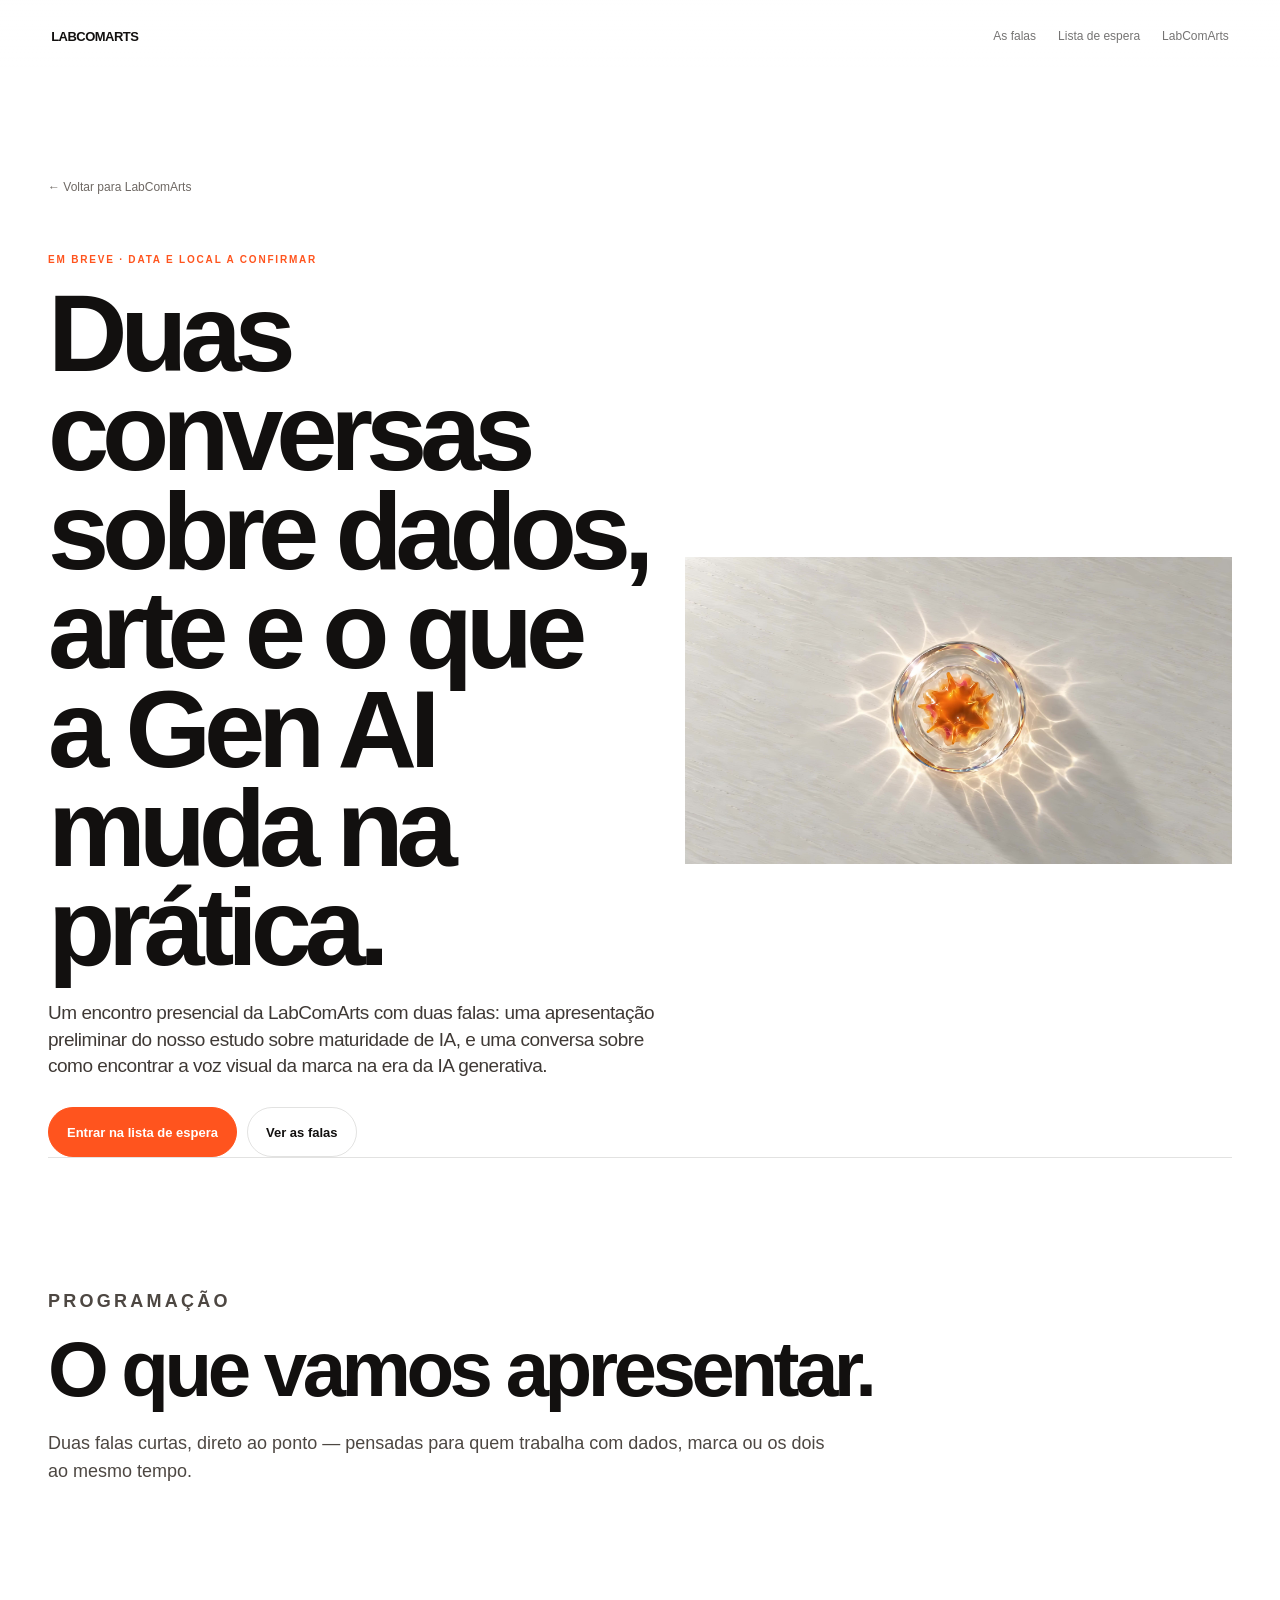
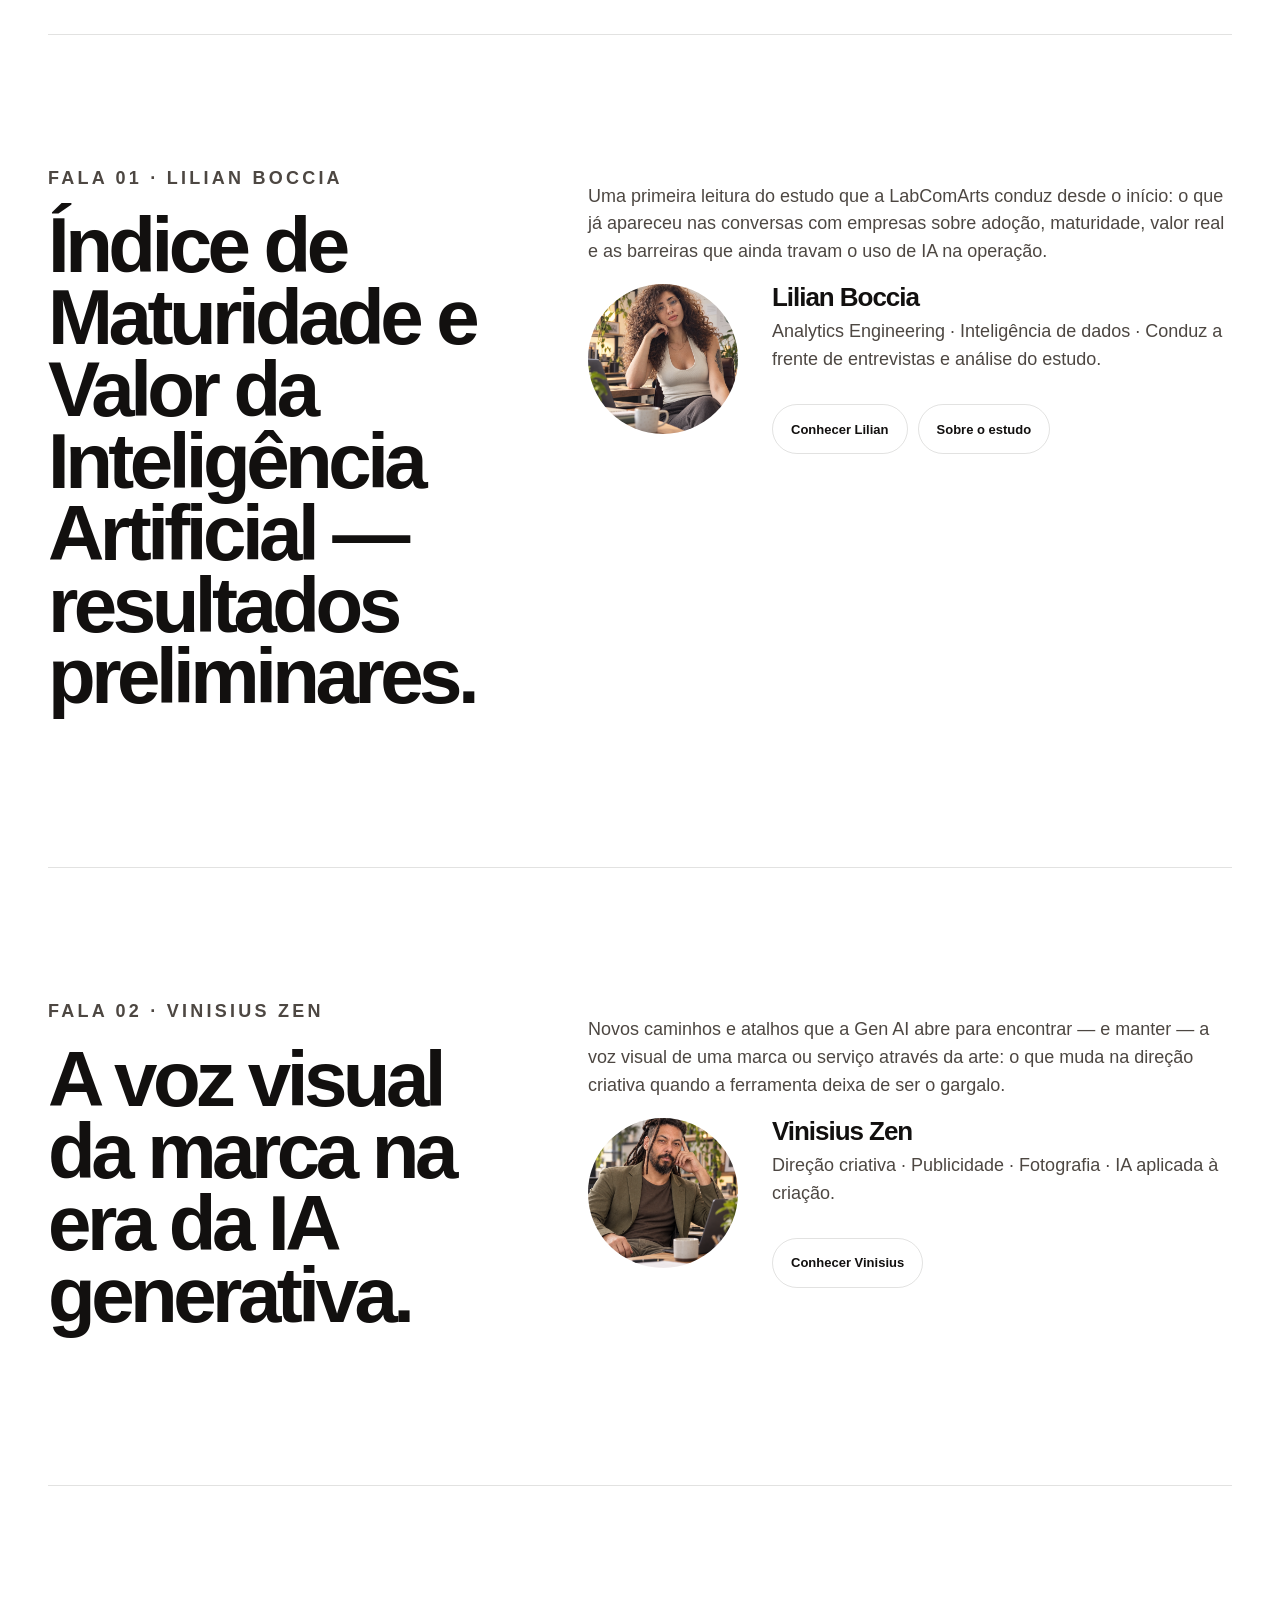
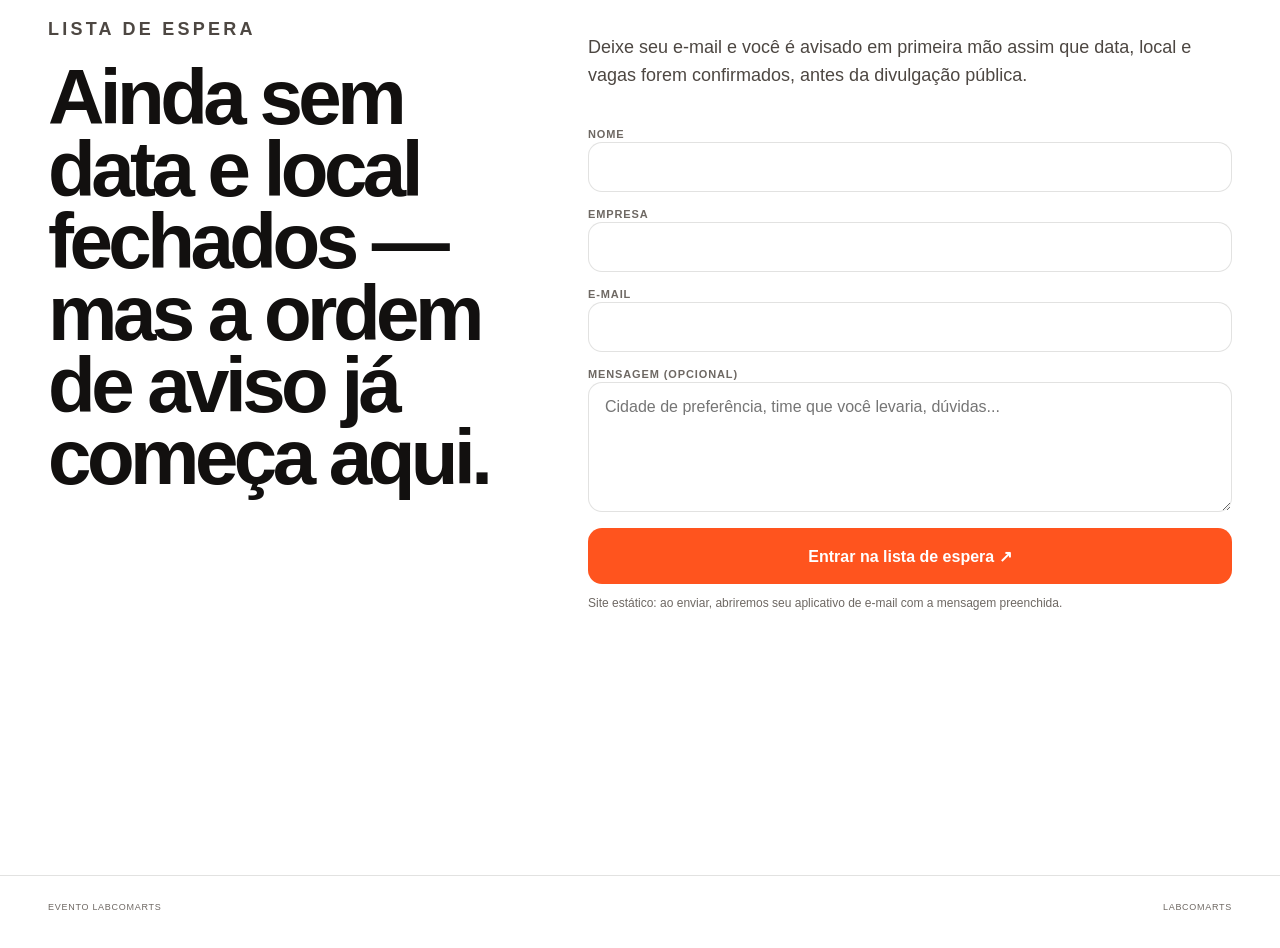
==== evento.html @ 63caa9fd "Add files via upload" ====
<!doctype html><html lang="pt-BR"><head><meta charset="utf-8"><meta name="viewport" content="width=device-width,initial-scale=1,viewport-fit=cover"><meta name="theme-color" content="#ffffff"><meta name="description" content="Evento LabComArts — Índice de Maturidade e Valor da IA e storytelling visual de marcas na era da Gen AI. Lista de espera, data e local em breve."><title>Evento LabComArts — Lista de espera</title><link rel="stylesheet" href="styles.css"></head><body>
<header class="site-header"><a class="brand" href="index.html">LABCOMARTS</a><nav><a href="#falas">As falas</a><a href="#lista">Lista de espera</a><a href="index.html">LabComArts</a></nav></header>
<main class="study-shell"><div class="page-top-space"></div><a class="back-link" href="index.html">← Voltar para LabComArts</a>

<section class="study-hero reveal"><div class="study-copy"><p class="eyebrow">EM BREVE · DATA E LOCAL A CONFIRMAR</p><h1>Duas conversas sobre dados, arte e o que a Gen AI muda na prática.</h1><p class="lead">Um encontro presencial da LabComArts com duas falas: uma apresentação preliminar do nosso estudo sobre maturidade de IA, e uma conversa sobre como encontrar a voz visual da marca na era da IA generativa.</p><div class="study-actions"><a class="button primary" href="#lista">Entrar na lista de espera</a><a class="button" href="#falas">Ver as falas</a></div></div><div><img class="study-hero-art floaty" src="assets/opening-poster.jpg" alt="Identidade visual LabComArts"></div></section>

<section id="falas" class="study-section reveal"><p class="eyebrow">PROGRAMAÇÃO</p><h2>O que vamos apresentar.</h2><p>Duas falas curtas, direto ao ponto — pensadas para quem trabalha com dados, marca ou os dois ao mesmo tempo.</p></section>

<section class="study-section reveal"><div class="section-grid"><div class="sticky-label"><p class="eyebrow">FALA 01 · LILIAN BOCCIA</p><h2>Índice de Maturidade e Valor da Inteligência Artificial — resultados preliminares.</h2></div><div><p>Uma primeira leitura do estudo que a LabComArts conduz desde o início: o que já apareceu nas conversas com empresas sobre adoção, maturidade, valor real e as barreiras que ainda travam o uso de IA na operação.</p><div class="study-contact-person"><img class="study-contact-photo" src="assets/people/lilian-boccia.png" alt="Lilian Boccia"><div><h3>Lilian Boccia</h3><p>Analytics Engineering · Inteligência de dados · Conduz a frente de entrevistas e análise do estudo.</p><div class="profile-links"><a class="button" href="lilian.html">Conhecer Lilian</a><a class="button" href="estudo.html">Sobre o estudo</a></div></div></div></div></div></section>

<section class="study-section reveal"><div class="section-grid"><div class="sticky-label"><p class="eyebrow">FALA 02 · VINISIUS ZEN</p><h2>A voz visual da marca na era da IA generativa.</h2></div><div><p>Novos caminhos e atalhos que a Gen AI abre para encontrar — e manter — a voz visual de uma marca ou serviço através da arte: o que muda na direção criativa quando a ferramenta deixa de ser o gargalo.</p><div class="study-contact-person"><img class="study-contact-photo" src="assets/people/vinisius-zen.png" alt="Vinisius Zen"><div><h3>Vinisius Zen</h3><p>Direção criativa · Publicidade · Fotografia · IA aplicada à criação.</p><div class="profile-links"><a class="button" href="vinisius.html">Conhecer Vinisius</a></div></div></div></div></div></section>

<section id="lista" class="study-section reveal"><div class="section-grid"><div class="sticky-label"><p class="eyebrow">LISTA DE ESPERA</p><h2>Ainda sem data e local fechados — mas a ordem de aviso já começa aqui.</h2></div><div><p>Deixe seu e-mail e você é avisado em primeira mão assim que data, local e vagas forem confirmados, antes da divulgação pública.</p><form class="contact-form" data-mail-form data-subject="Lista de espera — Evento LabComArts" data-fallback="Quero entrar na lista de espera do evento."><div><label for="nome">Nome</label><input id="nome" name="nome" required autocomplete="name"></div><div><label for="empresa">Empresa</label><input id="empresa" name="empresa" autocomplete="organization"></div><div><label for="email">E-mail</label><input id="email" name="email" type="email" required autocomplete="email"></div><div><label for="mensagem">Mensagem (opcional)</label><textarea id="mensagem" name="mensagem" placeholder="Cidade de preferência, time que você levaria, dúvidas..."></textarea></div><button type="submit">Entrar na lista de espera ↗</button></form><p class="form-note">Site estático: ao enviar, abriremos seu aplicativo de e-mail com a mensagem preenchida.</p></div></div></section>

</main>
<footer><div class="footer-inner"><span>EVENTO LABCOMARTS</span><span>LABCOMARTS</span></div></footer><script src="script.js"></script></body></html>
---- styles.css ----
:root{
  --orange:#ff541e;
  --orange-soft:#ff7a4d;
  --ink:#12100f;
  --muted:#6e6863;
  --line:rgba(18,16,15,.12);
  --paper:#fff;
  --soft:#fff7f2;
  --max:1320px;
  --pad:18px;
  --radius:26px;
  --ease:cubic-bezier(.16,1,.3,1);
}
*{box-sizing:border-box}
html{scroll-behavior:smooth;background:var(--paper)}
body{margin:0;overflow-x:hidden;background:var(--paper);color:var(--ink);font-family:Arial,Helvetica,sans-serif;-webkit-font-smoothing:antialiased;text-rendering:optimizeLegibility}
a{color:inherit} img,video{display:block;max-width:100%} button,input,textarea{font:inherit}
::selection{background:var(--orange);color:#fff}

.site-header{position:fixed;z-index:100;inset:0 0 auto 0;height:60px;display:flex;align-items:center;justify-content:space-between;padding:env(safe-area-inset-top) var(--pad) 0;background:linear-gradient(#fff 0%,rgba(255,255,255,.86) 72%,transparent);backdrop-filter:blur(8px);transition:transform .5s var(--ease),opacity .35s ease}
.site-header.is-hidden{transform:translateY(-115%);opacity:0}.site-header a{text-decoration:none}.brand{font-size:12px;font-weight:900;letter-spacing:-.04em}.site-header nav{display:flex;gap:14px;font-size:11px}.site-header nav a{opacity:.58;transition:.2s ease}.site-header nav a:hover,.site-header nav a[aria-current="page"]{opacity:1;color:var(--orange)}.site-header nav .desktop-only{display:none}

.page-shell,.text-block,.contact,.people-strip,.study-strip,.footer-inner,.profile-shell,.study-shell{width:calc(100% - var(--pad)*2);margin-inline:auto}

/* static brand poster, top of page */
.brand-poster{width:100%;height:100svh;overflow:hidden;background:#fff}.brand-poster img{width:100%;height:100%;object-fit:cover;object-position:center}

/* scroll film */
.scroll-film{height:560vh;position:relative;background:#fff}.film-sticky{position:sticky;top:0;height:100svh;overflow:hidden;background:#fff}.film-sticky video{width:100%;height:100%;object-fit:contain;object-position:50% 50%;background:#fff}.film-vignette{position:absolute;inset:0;pointer-events:none;background:linear-gradient(to bottom,transparent 78%,rgba(255,255,255,.48))}.scroll-hint{position:absolute;left:50%;bottom:calc(18px + env(safe-area-inset-bottom));transform:translateX(-50%);width:22px;height:34px;border:1px solid rgba(18,16,15,.25);border-radius:99px}.scroll-hint span{position:absolute;width:4px;height:4px;border-radius:50%;background:var(--orange);left:8px;top:6px;animation:scrollDot 1.8s ease-in-out infinite}.scroll-film.has-scrolled .scroll-hint{opacity:0}@keyframes scrollDot{0%{transform:translateY(0);opacity:.15}35%{opacity:1}100%{transform:translateY(16px);opacity:0}}

/* type */
.eyebrow{margin:0 0 18px;color:var(--orange);font-size:10px;font-weight:800;letter-spacing:.18em;text-transform:uppercase}.text-block{padding:96px 0}.intro{padding-top:112px}.intro h1,.page-hero h1,.profile-copy h1,.study-copy h1{margin:0 0 24px;font-size:clamp(44px,13vw,76px);line-height:.9;letter-spacing:-.065em;font-weight:850}.text-block h2,.section-title,.profile-section h2,.study-section h2{margin:0 0 24px;font-size:clamp(38px,11vw,68px);line-height:.92;letter-spacing:-.058em;font-weight:830}.text-block h3,.card h3,.profile-section h3,.study-section h3{margin:0 0 10px;font-size:25px;line-height:1;letter-spacing:-.04em}.lead,.chapter p,.profile-copy .lead,.study-copy .lead{max-width:780px;color:#3f3935;font-size:20px;line-height:1.38;letter-spacing:-.025em}.chapter p{margin-bottom:14px;color:#4b4540}

/* visual breathing spaces: same sizing logic as V2 — fills the box, no mask/parallax, just fades in with scroll like the rest of the page */
.visual{margin:0;overflow:hidden;background:#fff}.visual img{display:block;width:100%;object-fit:contain;object-position:center}.visual-wide{width:100%}.visual-wide img{height:68svh;min-height:520px}.visual-inset{width:100%}.visual-inset img{aspect-ratio:4/5;border-radius:1px}
.chapter{display:grid;gap:22px}.chapter-number{width:58px;padding-top:8px;border-top:1px solid var(--line);font-size:11px;color:var(--muted)}
.statement{min-height:52svh;display:grid;place-items:center;padding:72px var(--pad);text-align:center}.statement p{max-width:1060px;margin:0;font-size:clamp(44px,13vw,88px);line-height:.9;letter-spacing:-.065em;font-weight:850}

/* icon system */
.icon-row{display:flex;flex-wrap:wrap;gap:10px;margin:26px 0 0}.icon-chip{width:48px;height:48px;border:1px solid var(--line);border-radius:16px;display:grid;place-items:center;background:rgba(255,255,255,.78);box-shadow:0 10px 30px rgba(255,84,30,.04);transition:transform .35s var(--ease),border-color .35s ease}.icon-chip:hover{transform:translateY(-4px) rotate(-2deg);border-color:rgba(255,84,30,.35)}.icon-chip img{width:30px;height:30px;object-fit:contain}

.outcomes{padding-top:54px;padding-bottom:110px}.outcome-grid{display:grid;border-top:1px solid var(--line)}.card{padding:26px 0;border-bottom:1px solid var(--line);position:relative}.card-icon{width:58px;height:58px;margin-bottom:28px;object-fit:contain}.card p{margin:0;max-width:520px;color:#514b46;font-size:16px;line-height:1.48}

.capabilities{padding-top:120px}.capabilities>h2{max-width:1180px;margin-bottom:58px}.capability-list{border-top:1px solid var(--line)}.capability-list article{display:grid;grid-template-columns:52px 1fr;gap:14px;padding:26px 0 30px;border-bottom:1px solid var(--line);transition:padding-left .4s var(--ease)}.capability-list article:hover{padding-left:8px}.capability-list .cap-icon{width:36px;height:36px;object-fit:contain}.capability-list h3{font-size:28px}.capability-list p{max-width:760px;margin:0;color:#514b46;font-size:17px;line-height:1.45}

.process{padding:34px 0 130px}.process-inner{width:calc(100% - var(--pad)*2);margin-inline:auto;border-top:1px solid var(--line);padding-top:26px}.process-line{display:grid;gap:18px}.process-line div{display:flex;align-items:baseline;justify-content:space-between;gap:16px;padding-bottom:18px;border-bottom:1px solid var(--line)}.process-line strong{font-size:25px;letter-spacing:-.04em}.process-line span{color:var(--muted);font-size:12px;text-align:right}.process-line i{display:none}

/* people */
.people-strip{padding:120px 0}.people-head{display:grid;gap:18px;margin-bottom:46px}.people-head h2{margin:0;font-size:clamp(40px,10vw,74px);line-height:.92;letter-spacing:-.055em}.people-head p{max-width:700px;margin:0;color:#4f4944;font-size:18px;line-height:1.5}.people-grid{display:grid;gap:20px}.person-card{border-top:1px solid var(--line);padding-top:18px;text-decoration:none}.person-media{aspect-ratio:4/5;background:var(--soft);overflow:hidden;border-radius:var(--radius)}.person-media img{width:100%;height:100%;object-fit:contain;transition:transform .8s var(--ease)}.person-card:hover .person-media img{transform:scale(1.025)}.person-meta{display:flex;justify-content:space-between;align-items:flex-end;gap:20px;padding:18px 0}.person-meta h3{margin:0;font-size:28px;letter-spacing:-.04em}.person-meta p{margin:6px 0 0;color:var(--muted);font-size:14px;line-height:1.4}.person-arrow{color:var(--orange);font-size:28px}

/* study promo */
.study-strip{padding:90px 0 140px}.study-promo{position:relative;border-top:1px solid var(--line);border-bottom:1px solid var(--line);padding:38px 0 0;overflow:hidden}.study-promo-copy{position:relative;z-index:2;max-width:780px}.study-promo h2{font-size:clamp(42px,11vw,82px);line-height:.9;letter-spacing:-.06em;margin:0 0 24px}.study-promo p{max-width:700px;font-size:18px;line-height:1.5;color:#4c4641}.study-promo .study-art{width:115%;max-width:none;margin-left:-10%;margin-top:12px;height:auto}.text-link{display:inline-flex;gap:10px;align-items:center;padding:14px 0;color:var(--ink);text-decoration:none;font-weight:800;border-bottom:1px solid var(--ink)}.text-link span:last-child{color:var(--orange);transition:transform .3s var(--ease)}.text-link:hover span:last-child{transform:translate(4px,-4px)}

/* contact */
.contact{min-height:84svh;padding:96px 0 calc(50px + env(safe-area-inset-bottom));border-top:1px solid var(--line);display:flex;flex-direction:column;justify-content:center}.contact h2{max-width:1080px;margin:0 0 24px;font-size:clamp(40px,11vw,88px);line-height:.92;letter-spacing:-.06em}.contact p{max-width:780px;color:#4b4541;font-size:19px;line-height:1.45}.contact-cta{width:100%;min-height:76px;margin-top:28px;padding:0 22px;display:flex;align-items:center;justify-content:space-between;gap:20px;background:var(--orange);color:#fff;text-decoration:none;font-size:22px;font-weight:800;letter-spacing:-.03em;transition:transform .35s var(--ease),border-radius .35s var(--ease),box-shadow .35s ease}.contact-cta:hover{transform:translateY(-4px);border-radius:14px;box-shadow:0 18px 45px rgba(255,84,30,.22)}.contact-email{display:inline-block;margin-top:24px;color:var(--muted);font-size:14px;text-underline-offset:5px}

footer{border-top:1px solid var(--line);padding:26px 0 36px}.footer-inner{display:flex;justify-content:space-between;gap:16px;color:var(--muted);font-size:9px;letter-spacing:.08em}

/* shared subpage hero */
.page-top-space{height:72px}.page-hero{padding:70px 0 70px}.page-hero .page-shell{display:grid;gap:36px}.page-hero p{max-width:760px;color:#4d4742;font-size:18px;line-height:1.5}.page-hero-art{width:100%;height:auto;object-fit:contain}.back-link{display:inline-flex;align-items:center;gap:8px;text-decoration:none;color:var(--muted);font-size:12px;margin-bottom:34px}.back-link:hover{color:var(--orange)}

/* profiles */
.profile-shell{padding:86px 0 120px}.profile-hero{display:grid;gap:34px}.profile-photo{background:var(--soft);border-radius:30px;overflow:hidden}.profile-photo img{width:100%;height:auto;object-fit:contain}.profile-role{display:flex;align-items:center;gap:10px;color:var(--orange);font-size:11px;font-weight:800;letter-spacing:.14em;text-transform:uppercase}.profile-role img{width:28px;height:28px;object-fit:contain}.profile-copy h1{margin-top:18px}.profile-links{display:flex;flex-wrap:wrap;gap:10px;margin-top:30px}.button{display:inline-flex;align-items:center;justify-content:center;gap:10px;min-height:50px;padding:0 18px;border-radius:999px;border:1px solid var(--line);text-decoration:none;font-weight:800;font-size:13px;transition:.3s var(--ease)}.button img{width:22px;height:22px;object-fit:contain}.button.primary{background:var(--orange);color:#fff;border-color:var(--orange)}.button:hover{transform:translateY(-3px);box-shadow:0 12px 30px rgba(18,16,15,.08)}.profile-section{padding:90px 0;border-top:1px solid var(--line)}.profile-section .section-grid{display:grid;gap:34px}.profile-section p{max-width:740px;color:#4d4742;font-size:18px;line-height:1.55}.expertise-grid{display:grid;gap:14px;margin-top:28px}.expertise-card{border:1px solid var(--line);border-radius:22px;padding:24px;min-height:190px;transition:.35s var(--ease)}.expertise-card:hover{transform:translateY(-5px);border-color:rgba(255,84,30,.3);box-shadow:0 20px 50px rgba(255,84,30,.06)}.expertise-card img{width:42px;height:42px;object-fit:contain;margin-bottom:34px}.expertise-card h3{font-size:26px}.expertise-card p{font-size:15px;margin:0;color:var(--muted)}

/* study */
.study-shell{padding:72px 0 120px}.study-hero{display:grid;gap:26px;padding-top:26px}.study-copy h1{font-size:clamp(46px,11.5vw,90px)}.study-copy .lead{font-size:19px}.study-hero-art{width:100%;max-width:100%;margin:10px 0 0;height:auto;object-fit:contain}.study-actions{display:flex;flex-wrap:wrap;gap:10px;margin-top:28px}.study-section{padding:96px 0;border-top:1px solid var(--line)}.study-section .section-grid{display:grid;gap:30px}.study-section p{max-width:780px;color:#4d4742;font-size:18px;line-height:1.55}.study-metrics{display:grid;grid-template-columns:1fr 1fr;gap:12px;margin-top:34px}.metric{border:1px solid var(--line);border-radius:20px;padding:20px;min-height:170px}.metric img{width:38px;height:38px;object-fit:contain;margin-bottom:28px}.metric h3{font-size:22px}.metric p{font-size:14px;margin:0;color:var(--muted)}.study-callout{margin-top:34px;padding:26px;border-radius:24px;background:var(--soft)}.study-callout p{margin:0;color:#39332f;font-size:18px}.contact-form{display:grid;gap:12px;margin-top:34px;max-width:760px}.contact-form label{font-size:11px;font-weight:800;letter-spacing:.08em;text-transform:uppercase;color:var(--muted)}.contact-form input,.contact-form textarea{width:100%;border:1px solid var(--line);background:#fff;border-radius:14px;padding:15px 16px;color:var(--ink);outline:none;transition:border-color .2s ease,box-shadow .2s ease}.contact-form textarea{min-height:130px;resize:vertical}.contact-form input:focus,.contact-form textarea:focus{border-color:rgba(255,84,30,.55);box-shadow:0 0 0 4px rgba(255,84,30,.08)}.contact-form button{border:0;border-radius:14px;min-height:56px;padding:0 18px;background:var(--orange);color:#fff;font-weight:850;cursor:pointer;transition:.3s var(--ease)}.contact-form button:hover{transform:translateY(-3px);box-shadow:0 15px 38px rgba(255,84,30,.2)}.form-note{margin-top:10px!important;font-size:12px!important;color:var(--muted)!important}

/* motion */
.reveal{opacity:0;transform:translate3d(0,28px,0);transition:opacity .9s var(--ease),transform .9s var(--ease)}.reveal.in-view{opacity:1;transform:none}.reveal .eyebrow,.reveal h1,.reveal h2,.reveal .lead,.reveal .chapter-number,.reveal .chapter-copy>p,.reveal .card,.reveal .capability-list article,.reveal .person-card,.reveal .metric,.reveal .expertise-card,.reveal .contact-cta,.reveal .button,.reveal .contact-form>*{opacity:0;transform:translate3d(0,22px,0);transition:opacity .85s var(--ease),transform .85s var(--ease);transition-delay:var(--delay,0ms)}.reveal.in-view .eyebrow,.reveal.in-view h1,.reveal.in-view h2,.reveal.in-view .lead,.reveal.in-view .chapter-number,.reveal.in-view .chapter-copy>p,.reveal.in-view .card,.reveal.in-view .capability-list article,.reveal.in-view .person-card,.reveal.in-view .metric,.reveal.in-view .expertise-card,.reveal.in-view .contact-cta,.reveal.in-view .button,.reveal.in-view .contact-form>*{opacity:1;transform:none}.statement.reveal p{opacity:0;transform:scale(.95) translateY(18px);filter:blur(7px);transition:1s var(--ease)}.statement.reveal.in-view p{opacity:1;transform:none;filter:none}.floaty{animation:floaty 7s ease-in-out infinite}@keyframes floaty{0%,100%{transform:translateY(0) rotate(0)}50%{transform:translateY(-7px) rotate(1.5deg)}}
@media(prefers-reduced-motion:reduce){*,*::before,*::after{scroll-behavior:auto!important;animation:none!important;transition-duration:.01ms!important}.reveal,.reveal *{opacity:1!important;transform:none!important;filter:none!important}}

@media(min-width:700px){
  :root{--pad:32px}.site-header{height:66px;padding-inline:32px}.site-header nav{gap:22px;font-size:12px}.site-header nav .desktop-only{display:inline}.brand{font-size:13px}.scroll-film{height:660vh}.text-block{padding:130px 0}.visual-wide img{height:auto;min-height:58vw}.visual-inset img{aspect-ratio:16/10}.chapter{grid-template-columns:minmax(70px,.8fr) minmax(0,4fr);gap:52px}.lead,.chapter p{font-size:clamp(21px,2.5vw,30px)}.outcome-grid{grid-template-columns:repeat(3,1fr)}.card{min-height:270px;padding:30px 24px 30px 0;border-right:1px solid var(--line);border-bottom:0}.card+.card{padding-left:24px}.card:last-child{border-right:0}.capability-list article{grid-template-columns:72px 1fr;gap:24px;padding:32px 0 36px}.capability-list .cap-icon{width:44px;height:44px}.process-line{grid-template-columns:1fr auto 1fr auto 1fr auto 1fr auto 1fr;gap:14px;align-items:center}.process-line div{display:block;padding:0;border:0}.process-line div strong,.process-line div span{display:block;text-align:left}.process-line i{display:block;width:40px;height:1px;background:var(--line)}.people-grid{grid-template-columns:1fr 1fr;gap:26px}.people-head{grid-template-columns:1.4fr 1fr;align-items:end}.study-promo{padding-top:48px}.study-promo .study-art{width:100%;margin-left:0}.contact-cta{width:min(620px,100%);min-height:88px;font-size:27px;padding-inline:28px}.profile-hero{grid-template-columns:minmax(300px,.9fr) minmax(0,1.2fr);align-items:center;gap:58px}.expertise-grid{grid-template-columns:repeat(2,1fr)}.study-metrics{grid-template-columns:repeat(4,1fr)}.metric{min-height:220px}.study-hero{grid-template-columns:minmax(0,1fr) minmax(360px,.9fr);align-items:center;gap:30px}.study-hero-art{width:100%;margin-left:0}.page-hero .page-shell{grid-template-columns:1.05fr .95fr;align-items:center}.profile-section .section-grid,.study-section .section-grid{grid-template-columns:.85fr 1.15fr;gap:64px}.section-grid .sticky-label{position:sticky;top:110px;align-self:start}
}
@media(min-width:1024px){
  :root{--pad:48px}.site-header{height:72px;padding-inline:clamp(36px,4vw,64px)}.page-shell,.text-block,.contact,.people-strip,.study-strip,.footer-inner,.profile-shell,.study-shell,.process-inner{width:min(var(--max),calc(100% - 96px))}.scroll-film{height:760vh}.visual-wide img{min-height:52vw}.visual-inset img{aspect-ratio:16/9}.intro{padding-top:180px;padding-bottom:180px}.intro h1,.page-hero h1,.profile-copy h1,.study-copy h1{font-size:clamp(76px,8.6vw,138px)}.text-block h2,.section-title,.profile-section h2,.study-section h2{font-size:clamp(58px,6.1vw,98px)}.statement{min-height:68vh}.statement p{font-size:clamp(74px,8vw,124px)}.outcomes{padding-top:70px;padding-bottom:150px}.card{min-height:290px}.capability-list h3{font-size:38px}.capability-list p{font-size:20px}.people-strip{padding:170px 0}.person-meta h3{font-size:38px}.study-strip{padding:130px 0 180px}.contact{min-height:92vh;padding-top:130px}.profile-shell{padding-top:120px}.expertise-grid{grid-template-columns:repeat(3,1fr)}.study-shell{padding-top:105px}.study-hero-art{width:100%;margin-left:0}.metric{padding:26px}.study-section{padding:130px 0}}


/* ===== V5: initiatives, player, finale ===== */
.products-insert{position:relative;overflow:hidden;background:#12100f;color:#fff;margin:0;padding:96px 0 84px;isolation:isolate}.products-shell{width:min(var(--max),calc(100% - (var(--pad)*2)));margin:auto;position:relative;z-index:2}.products-noise{position:absolute;inset:-30%;opacity:.16;background:radial-gradient(circle at 70% 35%,rgba(255,84,30,.34),transparent 22%),radial-gradient(circle at 30% 70%,rgba(255,255,255,.07),transparent 18%);animation:productDrift 14s ease-in-out infinite alternate;pointer-events:none}.products-kicker{display:flex;align-items:center;gap:10px;font-size:10px;letter-spacing:.15em;text-transform:uppercase;color:#b9b1ab;margin-bottom:58px}.live-dot{width:7px;height:7px;border-radius:50%;background:var(--orange);box-shadow:0 0 0 0 rgba(255,84,30,.5);animation:pulseDot 2.4s infinite}.product-stage{display:grid;gap:42px}.product-copy h2{font-size:clamp(42px,11vw,88px);line-height:.94;letter-spacing:-.055em;max-width:900px}.product-copy>p:not(.eyebrow){max-width:720px;font-size:18px;line-height:1.55;color:#cbc4bf}.product-note{font-size:13px!important;color:#8d8580!important;margin-top:22px}.product-link{display:flex;align-items:center;justify-content:space-between;margin-top:36px;border-top:1px solid #3b3633;border-bottom:1px solid #3b3633;padding:18px 0;color:#fff;font-size:16px;font-weight:750;transition:.3s}.product-link:hover{color:var(--orange);padding-left:8px}.product-visual-wrap{position:relative;min-height:280px;display:grid;place-items:center}.product-visual-wrap img{max-height:390px;width:100%;object-fit:contain;filter:drop-shadow(0 30px 60px rgba(255,84,30,.12))}.product-orbit{position:absolute;border:1px solid rgba(255,84,30,.27);border-radius:50%;pointer-events:none}.orbit-a{width:62%;aspect-ratio:1;animation:spinOrbit 18s linear infinite}.orbit-b{width:38%;aspect-ratio:1;animation:spinOrbit 11s linear infinite reverse}.product-rail{display:flex;gap:32px;overflow:hidden;border-top:1px solid #302c29;margin-top:52px;padding-top:18px;color:#6f6863;font-size:10px;text-transform:uppercase;letter-spacing:.12em;white-space:nowrap}.product-rail span:first-child{color:#eee7e2}@keyframes productDrift{to{transform:translate3d(-4%,3%,0) scale(1.05)}}@keyframes pulseDot{50%{box-shadow:0 0 0 8px rgba(255,84,30,0)}}@keyframes spinOrbit{to{transform:rotate(360deg)}}

.end-film{width:min(var(--max),calc(100% - (var(--pad)*2)));margin:0 auto;padding:130px 0}.end-film-copy{max-width:780px;margin-bottom:38px}.end-film h2{font-size:clamp(42px,9vw,86px);line-height:.96;letter-spacing:-.05em}.end-film-copy>p:last-child{font-size:18px;color:var(--muted);max-width:600px}.end-player{width:100%;aspect-ratio:16/9;display:block;background:#fff;border-radius:22px;object-fit:contain;box-shadow:0 20px 70px rgba(0,0,0,.06)}

.study-contact-person{display:grid;grid-template-columns:96px 1fr;gap:22px;align-items:start}.study-contact-photo{width:96px;height:96px;object-fit:cover;border-radius:50%;filter:saturate(.93)}.study-contact-person h3{font-size:26px;margin:0 0 8px}.study-contact-person p{margin:0 0 24px!important}

.journey-copy>p{font-size:clamp(18px,2.25vw,25px);line-height:1.55;color:#39332f;margin:0 0 26px;max-width:800px}.journey-copy .expertise-grid{margin-top:60px}

/* Breathing images (.visual) now animate in with the standard .reveal fade, same as V2 — no mask, no scroll-scrub, just fade+rise on scroll. */

/* stronger stagger for text and icons */
.reveal .icon-chip,.reveal .card-icon,.reveal .cap-icon,.reveal .profile-role img,.reveal .product-link,.reveal .product-rail,.reveal .study-contact-person{opacity:0;transform:translateY(20px) scale(.94);transition:opacity .8s var(--ease),transform .8s var(--ease);transition-delay:var(--delay,0ms)}.reveal.in-view .icon-chip,.reveal.in-view .card-icon,.reveal.in-view .cap-icon,.reveal.in-view .profile-role img,.reveal.in-view .product-link,.reveal.in-view .product-rail,.reveal.in-view .study-contact-person{opacity:1;transform:none}

/* very long closing scroll */
.finale{height:1500vh;position:relative;background:#fff}.finale-sticky{position:sticky;top:0;height:100svh;display:grid;place-items:center;overflow:hidden;background:#fff}.finale-drop{position:absolute;width:min(1100px,94vw);height:92svh;object-fit:contain;will-change:opacity,transform,filter}.finale-egg{position:absolute;text-align:center;opacity:0;transform:translateY(18px);pointer-events:none}.finale-egg p{margin:0;font-size:clamp(34px,8vw,88px);font-weight:850;letter-spacing:-.05em}.finale-egg span{display:block;margin-top:10px;font-size:14px;color:var(--muted)}

@media(min-width:760px){.product-stage{grid-template-columns:1.05fr .95fr;align-items:center}.products-insert{padding:130px 0 100px}.product-visual-wrap{min-height:430px}.study-contact-person{grid-template-columns:150px 1fr;gap:34px}.study-contact-photo{width:150px;height:150px}.end-film{padding:170px 0}.end-player{border-radius:30px}}
@media(min-width:1100px){.product-copy h2{font-size:clamp(72px,6.8vw,112px)}.product-stage{gap:70px}.finale-drop{width:min(1250px,86vw)}}
@media(prefers-reduced-motion:reduce){.products-noise,.product-orbit,.live-dot{animation:none}}
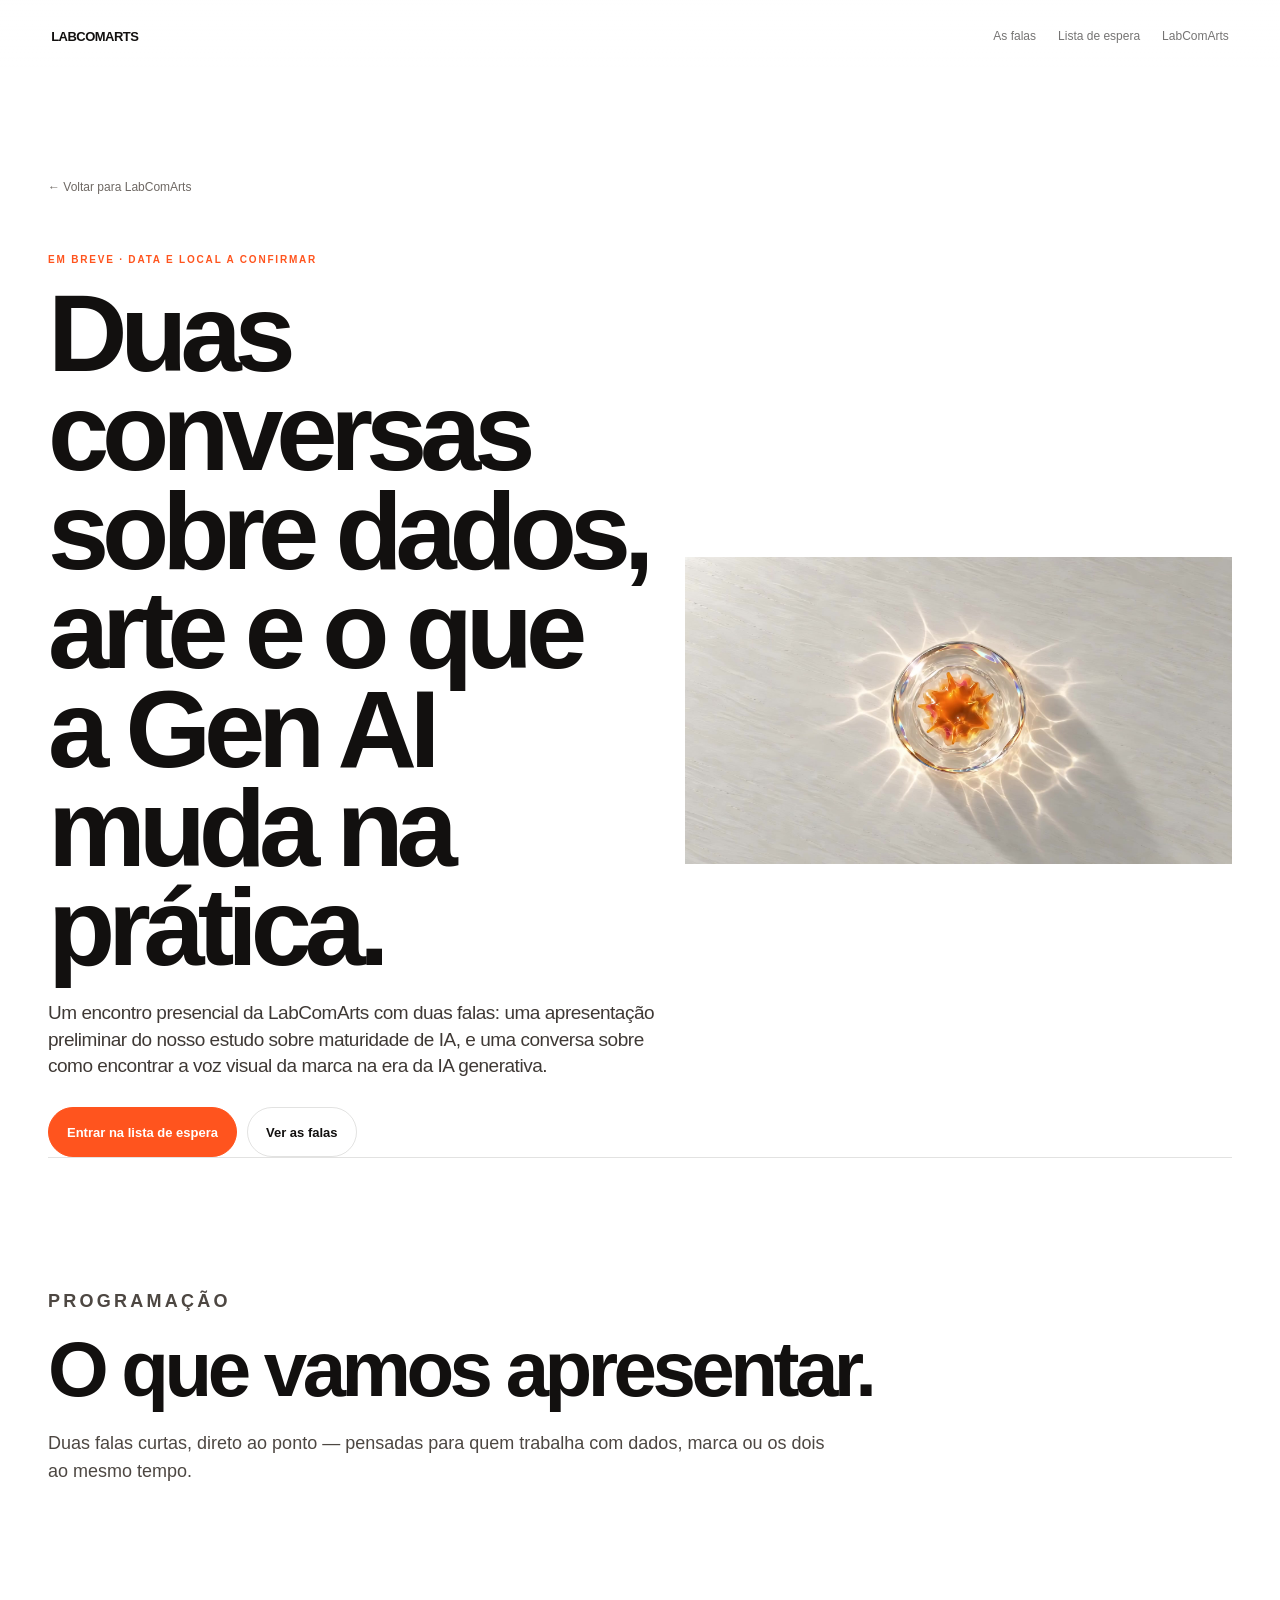
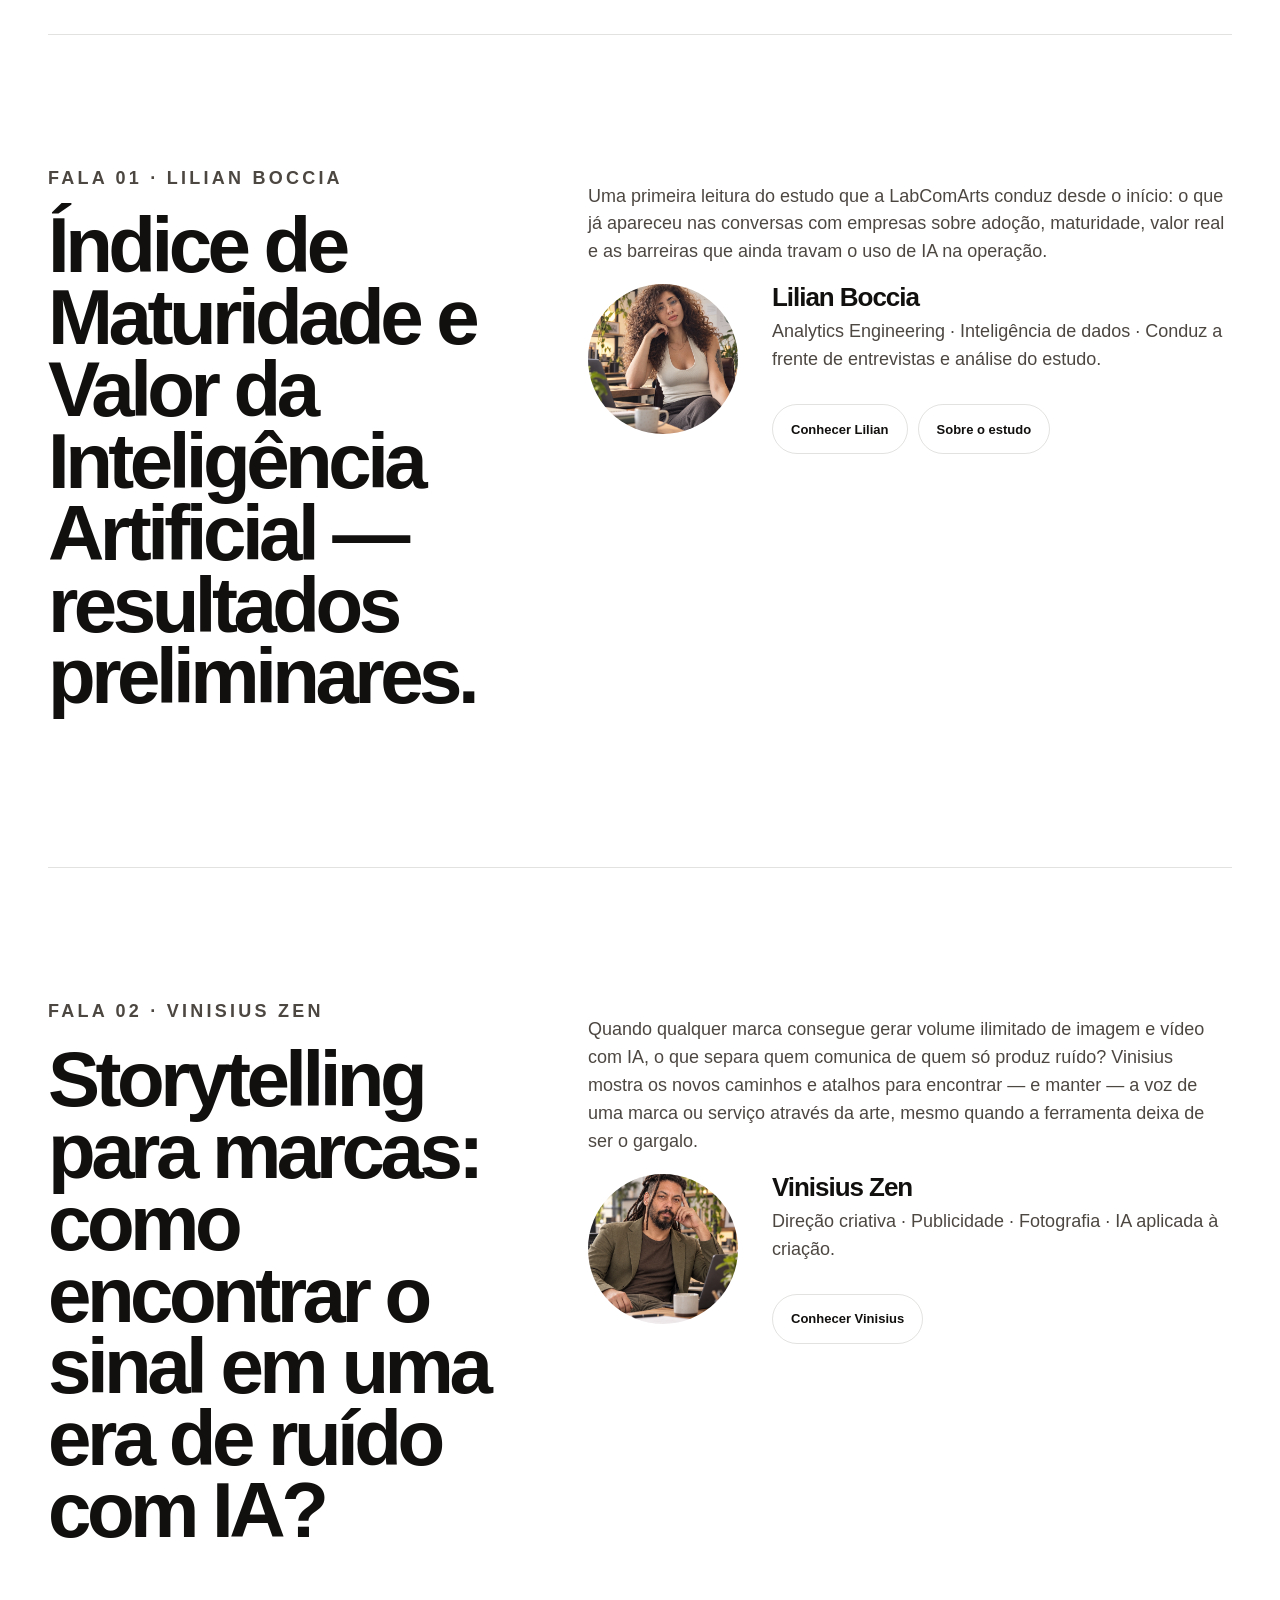
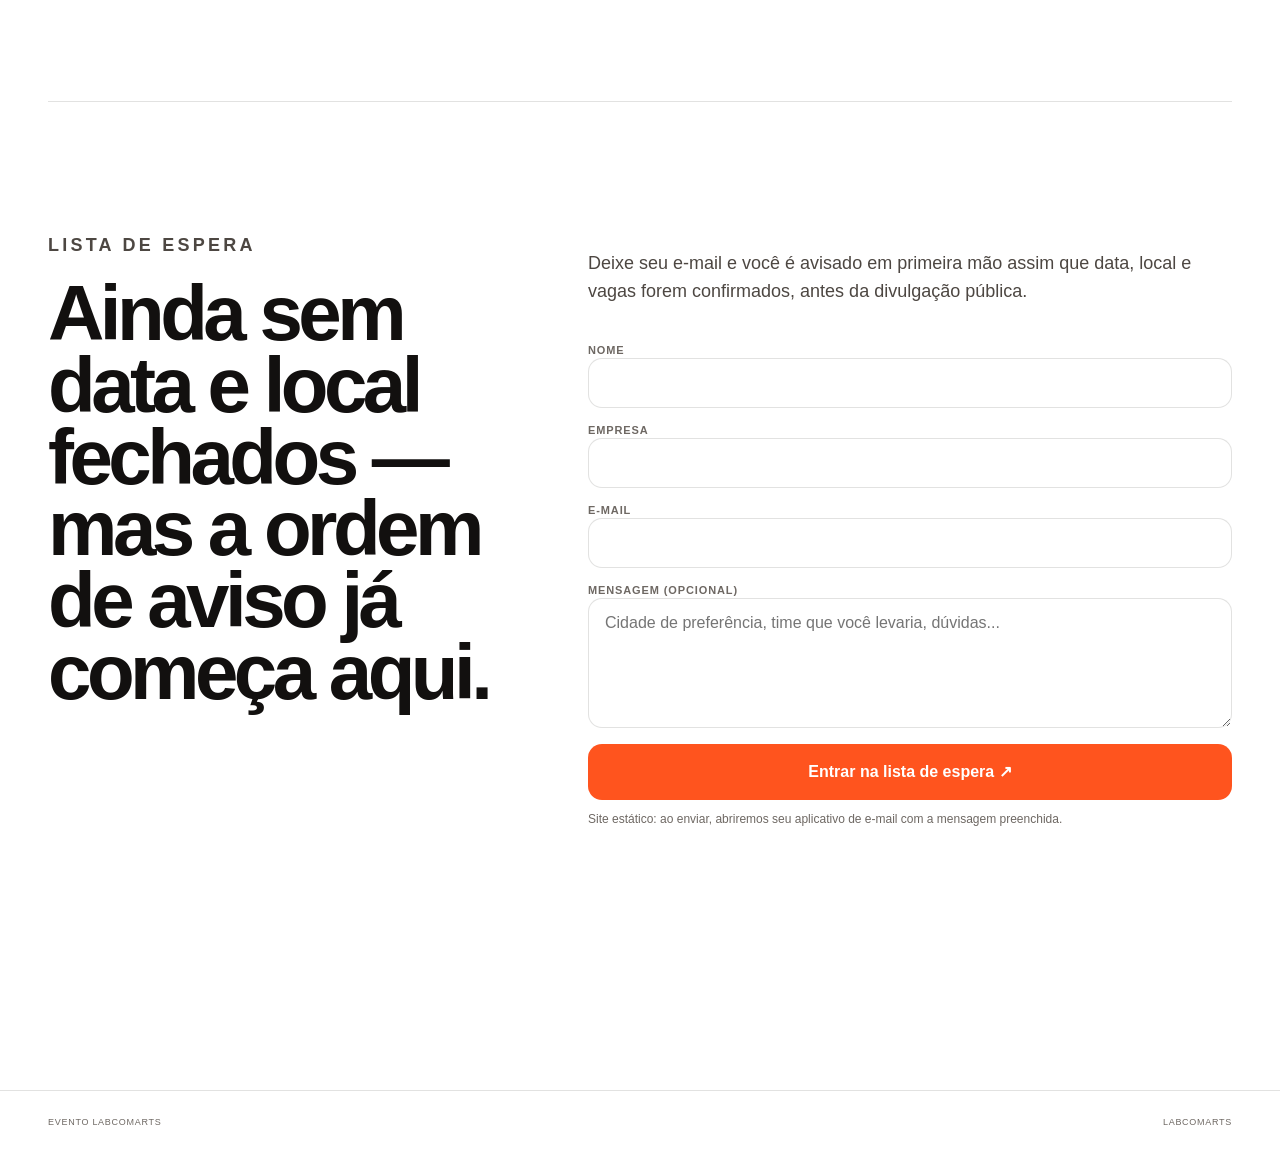
==== commit 411a923c: "Add files via upload" ====
--- a/evento.html
+++ b/evento.html
@@ -1,4 +1,4 @@
-<!doctype html><html lang="pt-BR"><head><meta charset="utf-8"><meta name="viewport" content="width=device-width,initial-scale=1,viewport-fit=cover"><meta name="theme-color" content="#ffffff"><meta name="description" content="Evento LabComArts — Índice de Maturidade e Valor da IA e storytelling visual de marcas na era da Gen AI. Lista de espera, data e local em breve."><title>Evento LabComArts — Lista de espera</title><link rel="stylesheet" href="styles.css"></head><body>
+<!doctype html><html lang="pt-BR"><head><meta charset="utf-8"><meta name="viewport" content="width=device-width,initial-scale=1,viewport-fit=cover"><meta name="theme-color" content="#ffffff"><meta name="description" content="Evento LabComArts — Índice de Maturidade e Valor da IA e storytelling para marcas na era do ruído com IA. Lista de espera, data e local em breve."><title>Evento LabComArts — Lista de espera</title><link rel="stylesheet" href="styles.css"></head><body>
 <header class="site-header"><a class="brand" href="index.html">LABCOMARTS</a><nav><a href="#falas">As falas</a><a href="#lista">Lista de espera</a><a href="index.html">LabComArts</a></nav></header>
 <main class="study-shell"><div class="page-top-space"></div><a class="back-link" href="index.html">← Voltar para LabComArts</a>
 
@@ -8,7 +8,7 @@
 
 <section class="study-section reveal"><div class="section-grid"><div class="sticky-label"><p class="eyebrow">FALA 01 · LILIAN BOCCIA</p><h2>Índice de Maturidade e Valor da Inteligência Artificial — resultados preliminares.</h2></div><div><p>Uma primeira leitura do estudo que a LabComArts conduz desde o início: o que já apareceu nas conversas com empresas sobre adoção, maturidade, valor real e as barreiras que ainda travam o uso de IA na operação.</p><div class="study-contact-person"><img class="study-contact-photo" src="assets/people/lilian-boccia.png" alt="Lilian Boccia"><div><h3>Lilian Boccia</h3><p>Analytics Engineering · Inteligência de dados · Conduz a frente de entrevistas e análise do estudo.</p><div class="profile-links"><a class="button" href="lilian.html">Conhecer Lilian</a><a class="button" href="estudo.html">Sobre o estudo</a></div></div></div></div></div></section>
 
-<section class="study-section reveal"><div class="section-grid"><div class="sticky-label"><p class="eyebrow">FALA 02 · VINISIUS ZEN</p><h2>A voz visual da marca na era da IA generativa.</h2></div><div><p>Novos caminhos e atalhos que a Gen AI abre para encontrar — e manter — a voz visual de uma marca ou serviço através da arte: o que muda na direção criativa quando a ferramenta deixa de ser o gargalo.</p><div class="study-contact-person"><img class="study-contact-photo" src="assets/people/vinisius-zen.png" alt="Vinisius Zen"><div><h3>Vinisius Zen</h3><p>Direção criativa · Publicidade · Fotografia · IA aplicada à criação.</p><div class="profile-links"><a class="button" href="vinisius.html">Conhecer Vinisius</a></div></div></div></div></div></section>
+<section class="study-section reveal"><div class="section-grid"><div class="sticky-label"><p class="eyebrow">FALA 02 · VINISIUS ZEN</p><h2>Storytelling para marcas: como encontrar o sinal em uma era de ruído com IA?</h2></div><div><p>Quando qualquer marca consegue gerar volume ilimitado de imagem e vídeo com IA, o que separa quem comunica de quem só produz ruído? Vinisius mostra os novos caminhos e atalhos para encontrar — e manter — a voz de uma marca ou serviço através da arte, mesmo quando a ferramenta deixa de ser o gargalo.</p><div class="study-contact-person"><img class="study-contact-photo" src="assets/people/vinisius-zen.png" alt="Vinisius Zen"><div><h3>Vinisius Zen</h3><p>Direção criativa · Publicidade · Fotografia · IA aplicada à criação.</p><div class="profile-links"><a class="button" href="vinisius.html">Conhecer Vinisius</a></div></div></div></div></div></section>
 
 <section id="lista" class="study-section reveal"><div class="section-grid"><div class="sticky-label"><p class="eyebrow">LISTA DE ESPERA</p><h2>Ainda sem data e local fechados — mas a ordem de aviso já começa aqui.</h2></div><div><p>Deixe seu e-mail e você é avisado em primeira mão assim que data, local e vagas forem confirmados, antes da divulgação pública.</p><form class="contact-form" data-mail-form data-subject="Lista de espera — Evento LabComArts" data-fallback="Quero entrar na lista de espera do evento."><div><label for="nome">Nome</label><input id="nome" name="nome" required autocomplete="name"></div><div><label for="empresa">Empresa</label><input id="empresa" name="empresa" autocomplete="organization"></div><div><label for="email">E-mail</label><input id="email" name="email" type="email" required autocomplete="email"></div><div><label for="mensagem">Mensagem (opcional)</label><textarea id="mensagem" name="mensagem" placeholder="Cidade de preferência, time que você levaria, dúvidas..."></textarea></div><button type="submit">Entrar na lista de espera ↗</button></form><p class="form-note">Site estático: ao enviar, abriremos seu aplicativo de e-mail com a mensagem preenchida.</p></div></div></section>
 
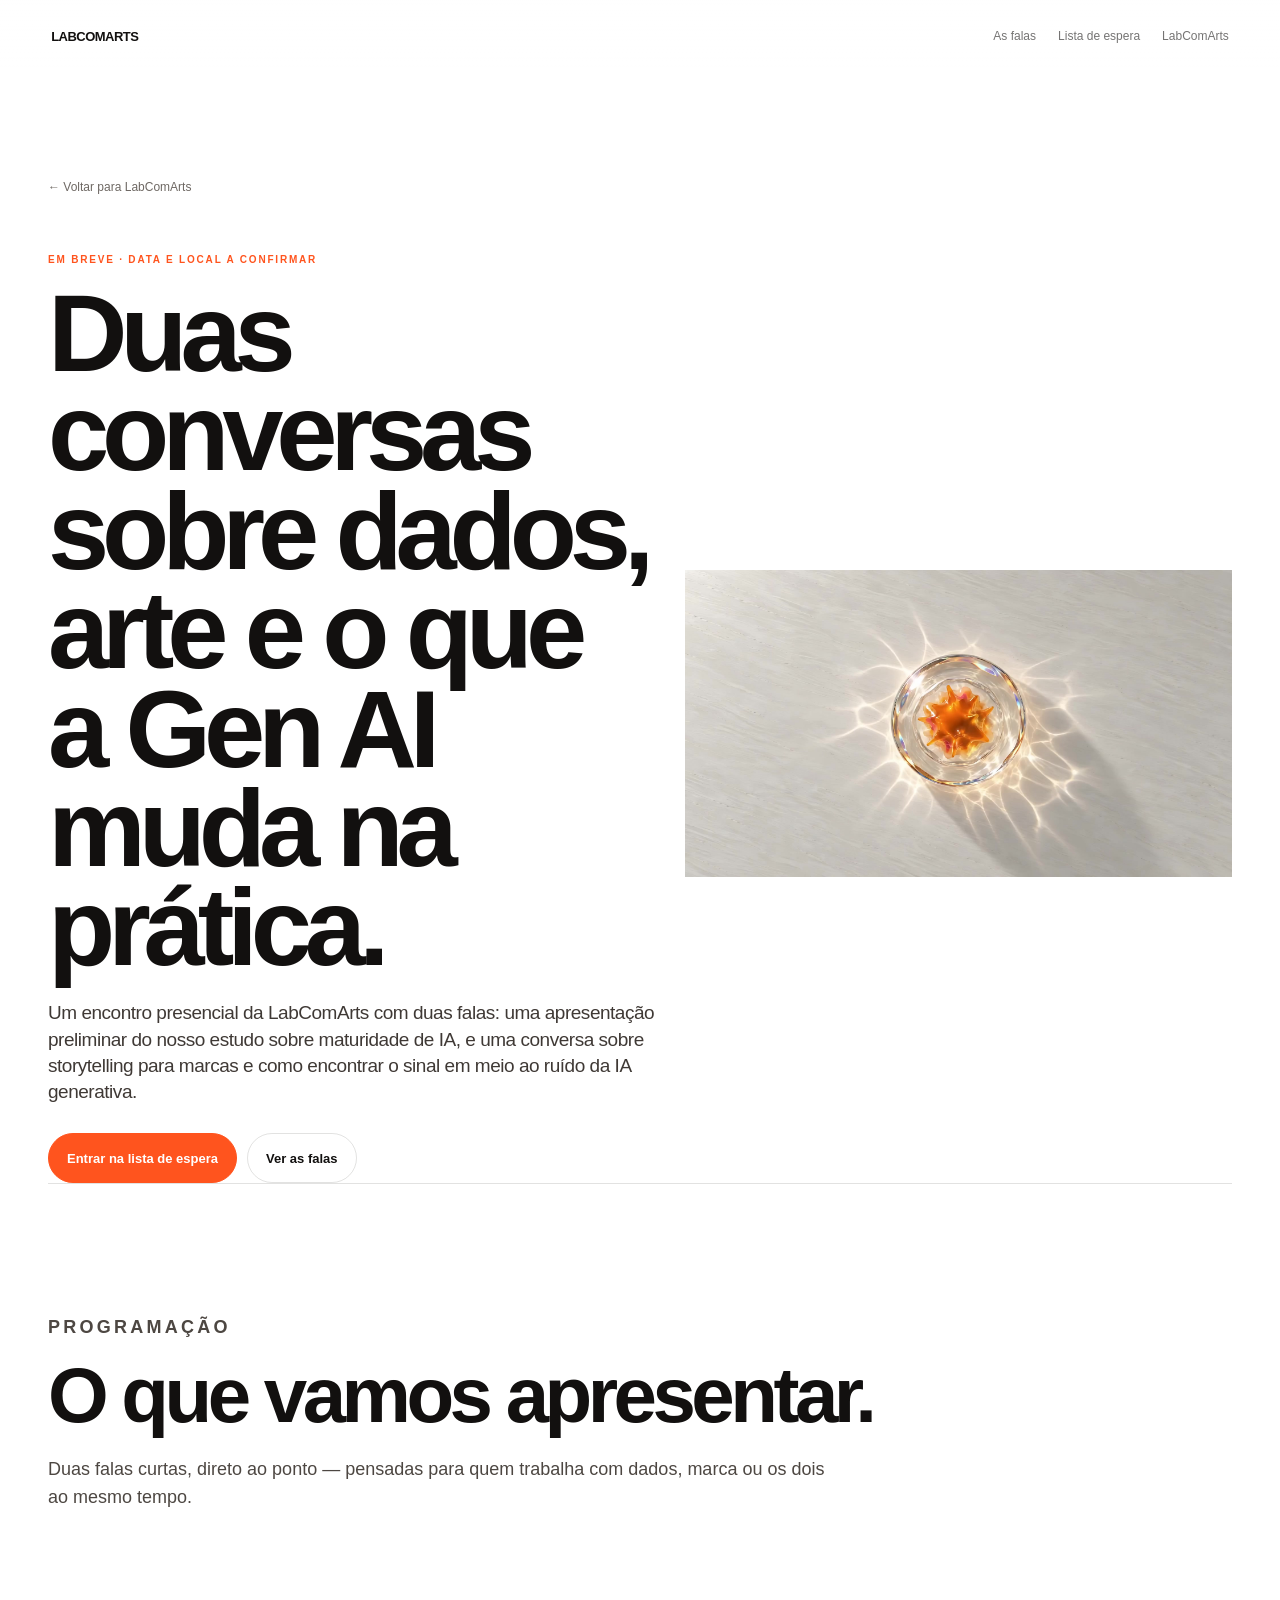
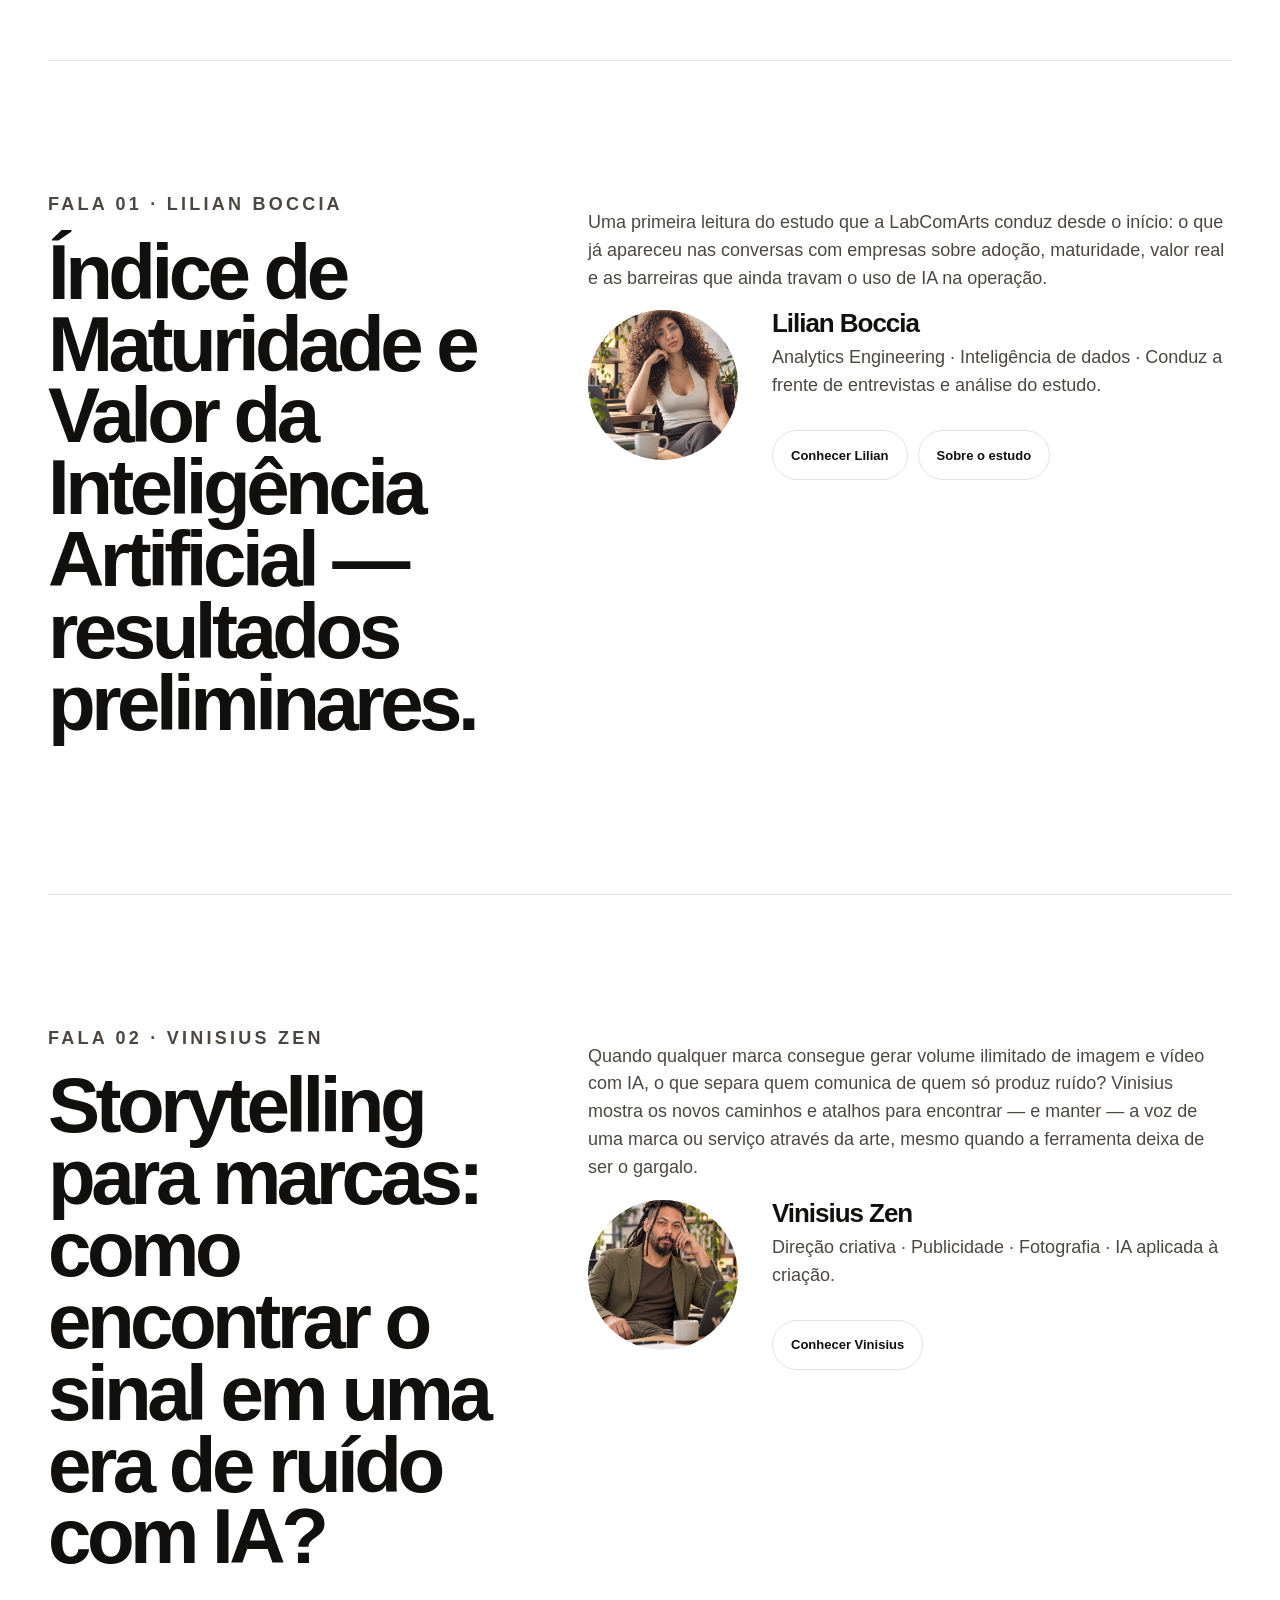
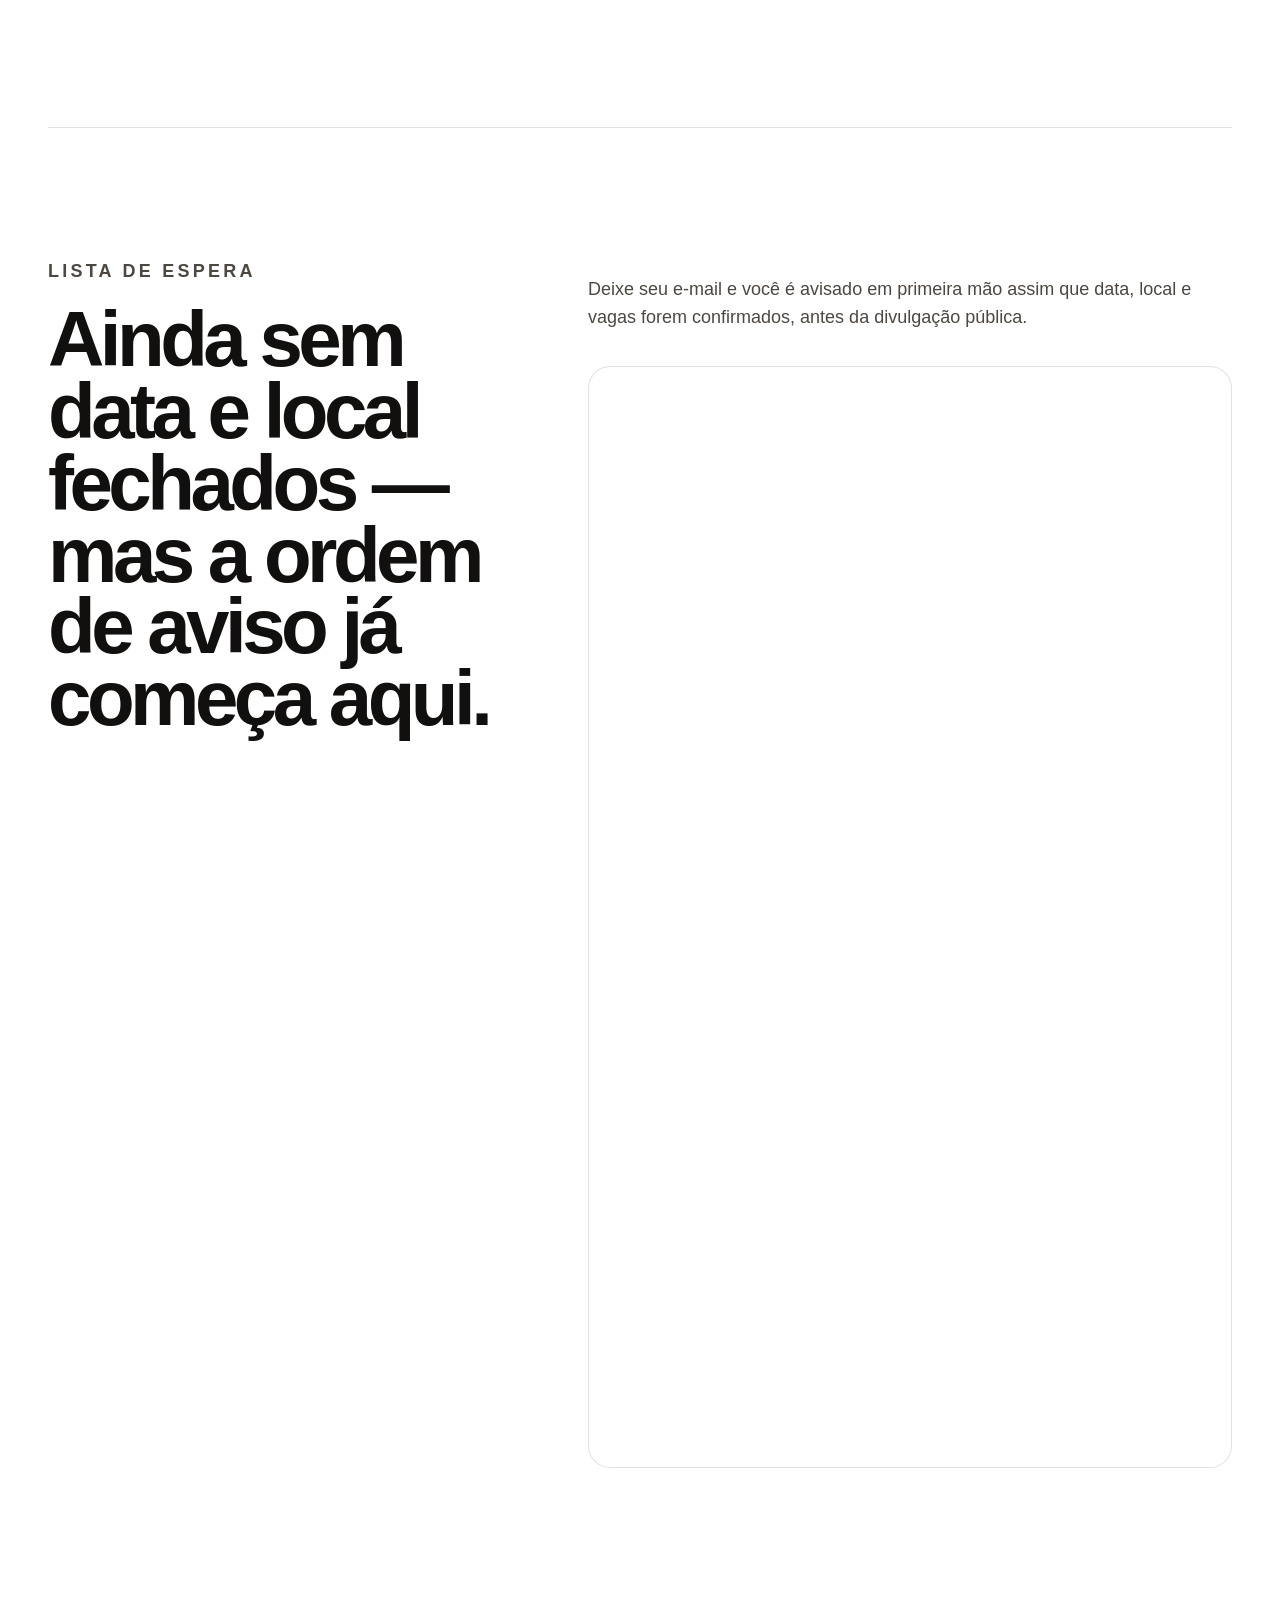
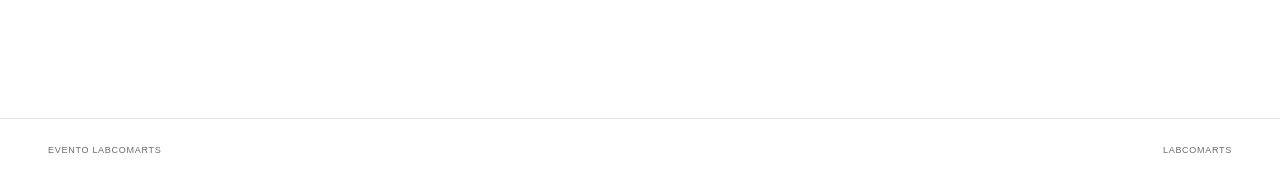
==== commit 7f35cb61: "Add files via upload" ====
--- a/evento.html
+++ b/evento.html
@@ -2,7 +2,7 @@
 <header class="site-header"><a class="brand" href="index.html">LABCOMARTS</a><nav><a href="#falas">As falas</a><a href="#lista">Lista de espera</a><a href="index.html">LabComArts</a></nav></header>
 <main class="study-shell"><div class="page-top-space"></div><a class="back-link" href="index.html">← Voltar para LabComArts</a>
 
-<section class="study-hero reveal"><div class="study-copy"><p class="eyebrow">EM BREVE · DATA E LOCAL A CONFIRMAR</p><h1>Duas conversas sobre dados, arte e o que a Gen AI muda na prática.</h1><p class="lead">Um encontro presencial da LabComArts com duas falas: uma apresentação preliminar do nosso estudo sobre maturidade de IA, e uma conversa sobre como encontrar a voz visual da marca na era da IA generativa.</p><div class="study-actions"><a class="button primary" href="#lista">Entrar na lista de espera</a><a class="button" href="#falas">Ver as falas</a></div></div><div><img class="study-hero-art floaty" src="assets/opening-poster.jpg" alt="Identidade visual LabComArts"></div></section>
+<section class="study-hero reveal"><div class="study-copy"><p class="eyebrow">EM BREVE · DATA E LOCAL A CONFIRMAR</p><h1>Duas conversas sobre dados, arte e o que a Gen AI muda na prática.</h1><p class="lead">Um encontro presencial da LabComArts com duas falas: uma apresentação preliminar do nosso estudo sobre maturidade de IA, e uma conversa sobre storytelling para marcas e como encontrar o sinal em meio ao ruído da IA generativa.</p><div class="study-actions"><a class="button primary" href="#lista">Entrar na lista de espera</a><a class="button" href="#falas">Ver as falas</a></div></div><div><img class="study-hero-art floaty" src="assets/opening-poster.jpg" alt="Identidade visual LabComArts"></div></section>
 
 <section id="falas" class="study-section reveal"><p class="eyebrow">PROGRAMAÇÃO</p><h2>O que vamos apresentar.</h2><p>Duas falas curtas, direto ao ponto — pensadas para quem trabalha com dados, marca ou os dois ao mesmo tempo.</p></section>
 
@@ -10,7 +10,7 @@
 
 <section class="study-section reveal"><div class="section-grid"><div class="sticky-label"><p class="eyebrow">FALA 02 · VINISIUS ZEN</p><h2>Storytelling para marcas: como encontrar o sinal em uma era de ruído com IA?</h2></div><div><p>Quando qualquer marca consegue gerar volume ilimitado de imagem e vídeo com IA, o que separa quem comunica de quem só produz ruído? Vinisius mostra os novos caminhos e atalhos para encontrar — e manter — a voz de uma marca ou serviço através da arte, mesmo quando a ferramenta deixa de ser o gargalo.</p><div class="study-contact-person"><img class="study-contact-photo" src="assets/people/vinisius-zen.png" alt="Vinisius Zen"><div><h3>Vinisius Zen</h3><p>Direção criativa · Publicidade · Fotografia · IA aplicada à criação.</p><div class="profile-links"><a class="button" href="vinisius.html">Conhecer Vinisius</a></div></div></div></div></div></section>
 
-<section id="lista" class="study-section reveal"><div class="section-grid"><div class="sticky-label"><p class="eyebrow">LISTA DE ESPERA</p><h2>Ainda sem data e local fechados — mas a ordem de aviso já começa aqui.</h2></div><div><p>Deixe seu e-mail e você é avisado em primeira mão assim que data, local e vagas forem confirmados, antes da divulgação pública.</p><form class="contact-form" data-mail-form data-subject="Lista de espera — Evento LabComArts" data-fallback="Quero entrar na lista de espera do evento."><div><label for="nome">Nome</label><input id="nome" name="nome" required autocomplete="name"></div><div><label for="empresa">Empresa</label><input id="empresa" name="empresa" autocomplete="organization"></div><div><label for="email">E-mail</label><input id="email" name="email" type="email" required autocomplete="email"></div><div><label for="mensagem">Mensagem (opcional)</label><textarea id="mensagem" name="mensagem" placeholder="Cidade de preferência, time que você levaria, dúvidas..."></textarea></div><button type="submit">Entrar na lista de espera ↗</button></form><p class="form-note">Site estático: ao enviar, abriremos seu aplicativo de e-mail com a mensagem preenchida.</p></div></div></section>
+<section id="lista" class="study-section reveal"><div class="section-grid"><div class="sticky-label"><p class="eyebrow">LISTA DE ESPERA</p><h2>Ainda sem data e local fechados — mas a ordem de aviso já começa aqui.</h2></div><div><p>Deixe seu e-mail e você é avisado em primeira mão assim que data, local e vagas forem confirmados, antes da divulgação pública.</p><div class="form-embed"><iframe src="https://docs.google.com/forms/d/e/1FAIpQLScL2ciRvPryUMips6ZngtuW5P3MluJ0c7YhLugIKZT02wqqpQ/viewform?embedded=true" title="Lista de espera — Evento LabComArts" loading="lazy">Carregando formulário…</iframe></div></div></div></section>
 
 </main>
 <footer><div class="footer-inner"><span>EVENTO LABCOMARTS</span><span>LABCOMARTS</span></div></footer><script src="script.js"></script></body></html>
--- a/styles.css
+++ b/styles.css
@@ -63,7 +63,7 @@
 .profile-shell{padding:86px 0 120px}.profile-hero{display:grid;gap:34px}.profile-photo{background:var(--soft);border-radius:30px;overflow:hidden}.profile-photo img{width:100%;height:auto;object-fit:contain}.profile-role{display:flex;align-items:center;gap:10px;color:var(--orange);font-size:11px;font-weight:800;letter-spacing:.14em;text-transform:uppercase}.profile-role img{width:28px;height:28px;object-fit:contain}.profile-copy h1{margin-top:18px}.profile-links{display:flex;flex-wrap:wrap;gap:10px;margin-top:30px}.button{display:inline-flex;align-items:center;justify-content:center;gap:10px;min-height:50px;padding:0 18px;border-radius:999px;border:1px solid var(--line);text-decoration:none;font-weight:800;font-size:13px;transition:.3s var(--ease)}.button img{width:22px;height:22px;object-fit:contain}.button.primary{background:var(--orange);color:#fff;border-color:var(--orange)}.button:hover{transform:translateY(-3px);box-shadow:0 12px 30px rgba(18,16,15,.08)}.profile-section{padding:90px 0;border-top:1px solid var(--line)}.profile-section .section-grid{display:grid;gap:34px}.profile-section p{max-width:740px;color:#4d4742;font-size:18px;line-height:1.55}.expertise-grid{display:grid;gap:14px;margin-top:28px}.expertise-card{border:1px solid var(--line);border-radius:22px;padding:24px;min-height:190px;transition:.35s var(--ease)}.expertise-card:hover{transform:translateY(-5px);border-color:rgba(255,84,30,.3);box-shadow:0 20px 50px rgba(255,84,30,.06)}.expertise-card img{width:42px;height:42px;object-fit:contain;margin-bottom:34px}.expertise-card h3{font-size:26px}.expertise-card p{font-size:15px;margin:0;color:var(--muted)}
 
 /* study */
-.study-shell{padding:72px 0 120px}.study-hero{display:grid;gap:26px;padding-top:26px}.study-copy h1{font-size:clamp(46px,11.5vw,90px)}.study-copy .lead{font-size:19px}.study-hero-art{width:100%;max-width:100%;margin:10px 0 0;height:auto;object-fit:contain}.study-actions{display:flex;flex-wrap:wrap;gap:10px;margin-top:28px}.study-section{padding:96px 0;border-top:1px solid var(--line)}.study-section .section-grid{display:grid;gap:30px}.study-section p{max-width:780px;color:#4d4742;font-size:18px;line-height:1.55}.study-metrics{display:grid;grid-template-columns:1fr 1fr;gap:12px;margin-top:34px}.metric{border:1px solid var(--line);border-radius:20px;padding:20px;min-height:170px}.metric img{width:38px;height:38px;object-fit:contain;margin-bottom:28px}.metric h3{font-size:22px}.metric p{font-size:14px;margin:0;color:var(--muted)}.study-callout{margin-top:34px;padding:26px;border-radius:24px;background:var(--soft)}.study-callout p{margin:0;color:#39332f;font-size:18px}.contact-form{display:grid;gap:12px;margin-top:34px;max-width:760px}.contact-form label{font-size:11px;font-weight:800;letter-spacing:.08em;text-transform:uppercase;color:var(--muted)}.contact-form input,.contact-form textarea{width:100%;border:1px solid var(--line);background:#fff;border-radius:14px;padding:15px 16px;color:var(--ink);outline:none;transition:border-color .2s ease,box-shadow .2s ease}.contact-form textarea{min-height:130px;resize:vertical}.contact-form input:focus,.contact-form textarea:focus{border-color:rgba(255,84,30,.55);box-shadow:0 0 0 4px rgba(255,84,30,.08)}.contact-form button{border:0;border-radius:14px;min-height:56px;padding:0 18px;background:var(--orange);color:#fff;font-weight:850;cursor:pointer;transition:.3s var(--ease)}.contact-form button:hover{transform:translateY(-3px);box-shadow:0 15px 38px rgba(255,84,30,.2)}.form-note{margin-top:10px!important;font-size:12px!important;color:var(--muted)!important}
+.study-shell{padding:72px 0 120px}.study-hero{display:grid;gap:26px;padding-top:26px}.study-copy h1{font-size:clamp(46px,11.5vw,90px)}.study-copy .lead{font-size:19px}.study-hero-art{width:100%;max-width:100%;margin:10px 0 0;height:auto;object-fit:contain}.study-actions{display:flex;flex-wrap:wrap;gap:10px;margin-top:28px}.study-section{padding:96px 0;border-top:1px solid var(--line)}.study-section .section-grid{display:grid;gap:30px}.study-section p{max-width:780px;color:#4d4742;font-size:18px;line-height:1.55}.study-metrics{display:grid;grid-template-columns:1fr 1fr;gap:12px;margin-top:34px}.metric{border:1px solid var(--line);border-radius:20px;padding:20px;min-height:170px}.metric img{width:38px;height:38px;object-fit:contain;margin-bottom:28px}.metric h3{font-size:22px}.metric p{font-size:14px;margin:0;color:var(--muted)}.study-callout{margin-top:34px;padding:26px;border-radius:24px;background:var(--soft)}.study-callout p{margin:0;color:#39332f;font-size:18px}.contact-form{display:grid;gap:12px;margin-top:34px;max-width:760px}.contact-form label{font-size:11px;font-weight:800;letter-spacing:.08em;text-transform:uppercase;color:var(--muted)}.contact-form input,.contact-form textarea{width:100%;border:1px solid var(--line);background:#fff;border-radius:14px;padding:15px 16px;color:var(--ink);outline:none;transition:border-color .2s ease,box-shadow .2s ease}.contact-form textarea{min-height:130px;resize:vertical}.contact-form input:focus,.contact-form textarea:focus{border-color:rgba(255,84,30,.55);box-shadow:0 0 0 4px rgba(255,84,30,.08)}.contact-form button{border:0;border-radius:14px;min-height:56px;padding:0 18px;background:var(--orange);color:#fff;font-weight:850;cursor:pointer;transition:.3s var(--ease)}.contact-form button:hover{transform:translateY(-3px);box-shadow:0 15px 38px rgba(255,84,30,.2)}.form-note{margin-top:10px!important;font-size:12px!important;color:var(--muted)!important}.form-embed{margin-top:34px;max-width:760px;border:1px solid var(--line);border-radius:22px;overflow:hidden;background:#fff}.form-embed iframe{width:100%;height:1100px;border:0;display:block}
 
 /* motion */
 .reveal{opacity:0;transform:translate3d(0,28px,0);transition:opacity .9s var(--ease),transform .9s var(--ease)}.reveal.in-view{opacity:1;transform:none}.reveal .eyebrow,.reveal h1,.reveal h2,.reveal .lead,.reveal .chapter-number,.reveal .chapter-copy>p,.reveal .card,.reveal .capability-list article,.reveal .person-card,.reveal .metric,.reveal .expertise-card,.reveal .contact-cta,.reveal .button,.reveal .contact-form>*{opacity:0;transform:translate3d(0,22px,0);transition:opacity .85s var(--ease),transform .85s var(--ease);transition-delay:var(--delay,0ms)}.reveal.in-view .eyebrow,.reveal.in-view h1,.reveal.in-view h2,.reveal.in-view .lead,.reveal.in-view .chapter-number,.reveal.in-view .chapter-copy>p,.reveal.in-view .card,.reveal.in-view .capability-list article,.reveal.in-view .person-card,.reveal.in-view .metric,.reveal.in-view .expertise-card,.reveal.in-view .contact-cta,.reveal.in-view .button,.reveal.in-view .contact-form>*{opacity:1;transform:none}.statement.reveal p{opacity:0;transform:scale(.95) translateY(18px);filter:blur(7px);transition:1s var(--ease)}.statement.reveal.in-view p{opacity:1;transform:none;filter:none}.floaty{animation:floaty 7s ease-in-out infinite}@keyframes floaty{0%,100%{transform:translateY(0) rotate(0)}50%{transform:translateY(-7px) rotate(1.5deg)}}
